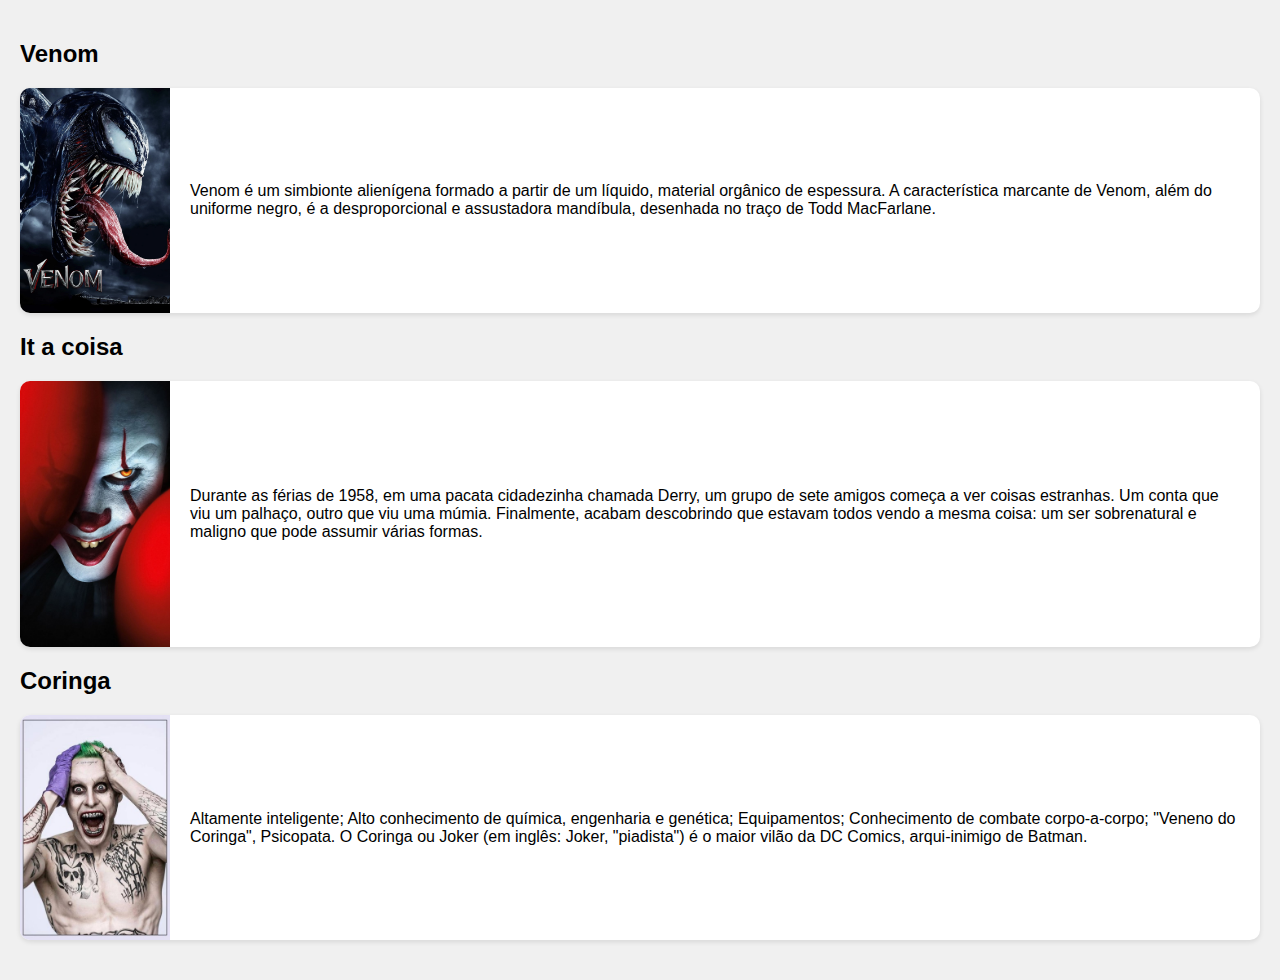
==== index2.html @ c9b47fee "criando meu projeto portifolio" ====
<!DOCTYPE html>
<html lang="pt-BR">
<head>
    <meta charset="UTF-8">
    <meta name="viewport" content="width=device-width, initial-scale=1.0">
    <title>Imagens à Esquerda e Texto à Direita</title>
   <link rel="stylesheet" href="style.css">
</head>
<body>
 
    <h2>Venom</h2>
    <div class="container">

        <img src="imagens/venom.webp" alt="Descrição da Imagem 1" class="image">
        <div class="text">
            <p>Venom é um simbionte alienígena formado a partir de um líquido, material orgânico de espessura. A característica marcante de Venom, além do uniforme negro, é a desproporcional e assustadora mandíbula, desenhada no traço de Todd MacFarlane.</p>
        </div>
    </div>
    
    <h2>It a coisa</h2>
    <div class="container">
        <img src="imagens/it a coisa.jpg" alt="Descrição da Imagem 2" class="image">
        <div class="text">
            <p>Durante as férias de 1958, em uma pacata cidadezinha chamada Derry, um grupo de sete amigos começa a ver coisas estranhas. Um conta que viu um palhaço, outro que viu uma múmia. Finalmente, acabam descobrindo que estavam todos vendo a mesma coisa: um ser sobrenatural e maligno que pode assumir várias formas.</p>
        </div>
    </div>
    <h2>Coringa</h2>
    <div class="container">
        <img src="imagens/coringa.jpg" alt="Descrição da Imagem 3" class="image">
        <div class="text">
            
            <p>Altamente inteligente; Alto conhecimento de química, engenharia e genética; Equipamentos; Conhecimento de combate corpo-a-corpo; "Veneno do Coringa", Psicopata. O Coringa ou Joker (em inglês: Joker, "piadista") é o maior vilão da DC Comics, arqui-inimigo de Batman.</p>
        </div>
    </div>

</body>
</html>
---- style.css ----
body {
    font-family: Arial, sans-serif;
    background-color: #f0f0f0;
    margin: 0;
    padding: 20px;
}

.container {
    display: flex;
    align-items: center;
    margin-bottom: 20px;
    background-color: #fff;
    border-radius: 10px;
    box-shadow: 0 2px 5px rgba(0, 0, 0, 0.1);
    overflow: hidden;
}

.image {
    width: 150px; /* Tamanho da imagem */
    height: auto;
}

.text {
    padding: 20px;
    flex: 1; /* O texto ocupa o espaço restante */
}

@media (max-width: 600px) {
    .container {
        flex-direction: column; /* Muda para coluna em telas pequenas */
    }

    .image {
        width: 100%; /* Imagem ocupa toda a largura */
    }
}
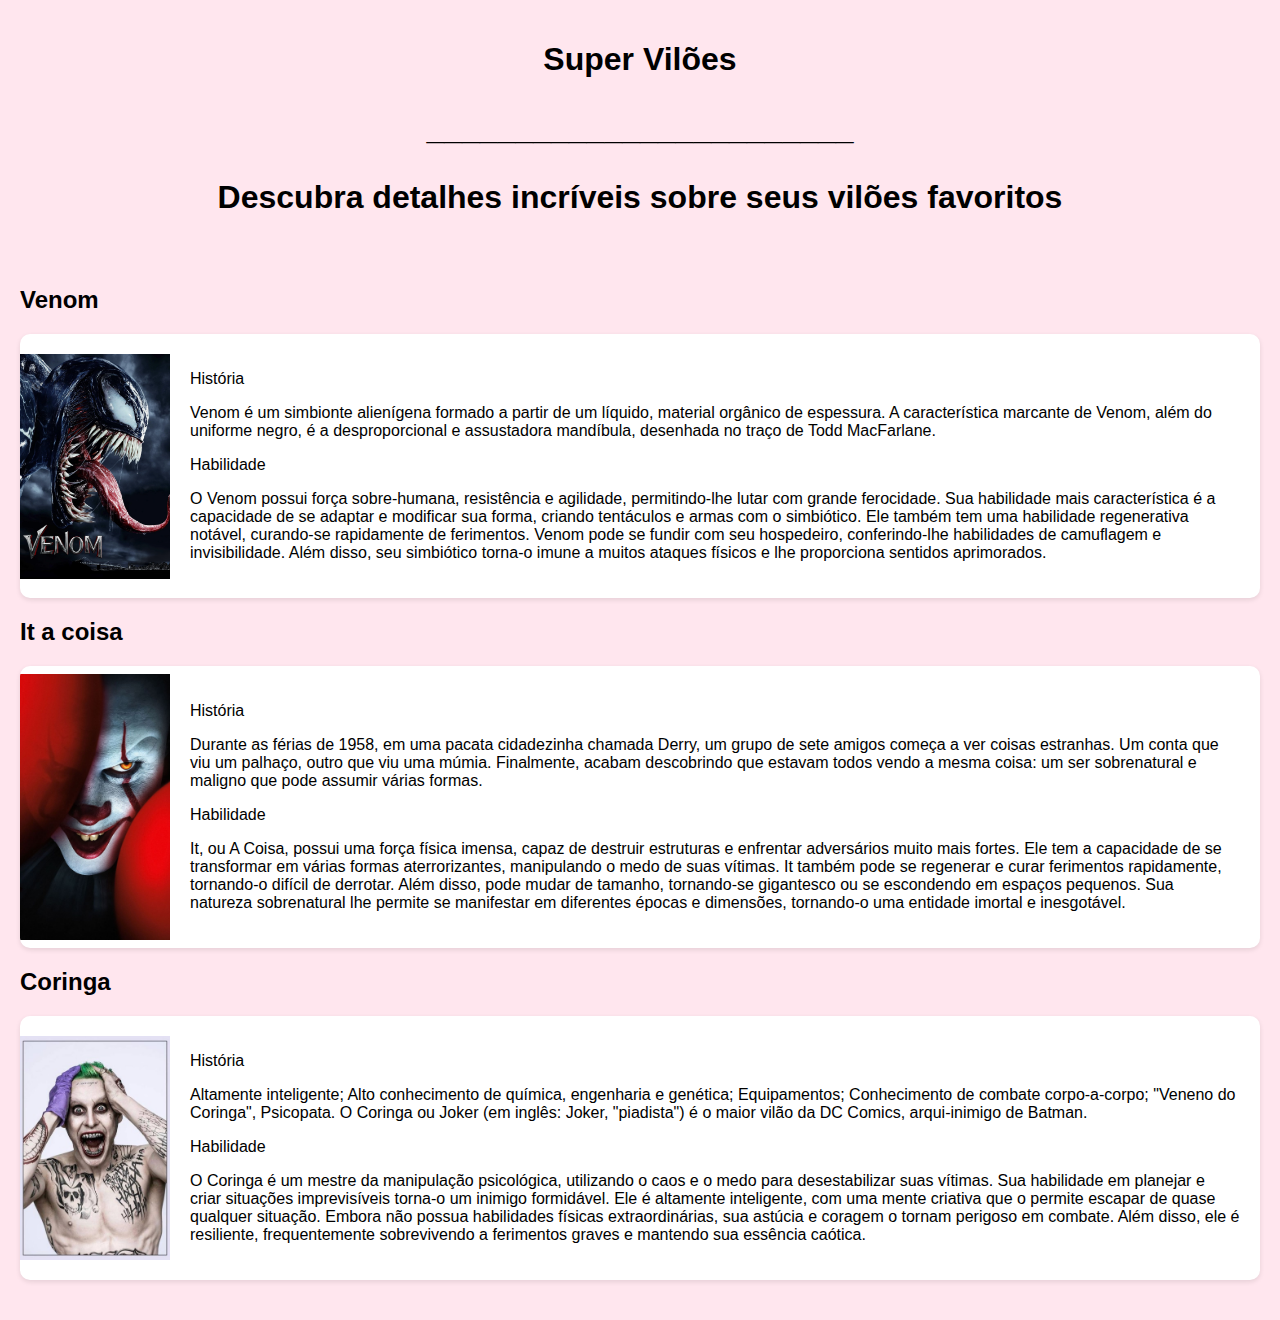
==== commit 9fece9df: "adicione as novas alterações" ====
--- a/index2.html
+++ b/index2.html
@@ -3,17 +3,27 @@
 <head>
     <meta charset="UTF-8">
     <meta name="viewport" content="width=device-width, initial-scale=1.0">
-    <title>Imagens à Esquerda e Texto à Direita</title>
+    <title>Super Viloes</title>
    <link rel="stylesheet" href="style.css">
 </head>
-<body>
- 
+<body class="viloes">
+    <h1>Super Vilões
+        <p>________________________</p>
+        <p>Descubra detalhes incríveis sobre seus vilões favoritos</p>
+            </h1>
+
+            <br>
+
     <h2>Venom</h2>
     <div class="container">
 
         <img src="imagens/venom.webp" alt="Descrição da Imagem 1" class="image">
         <div class="text">
+            <p>História</p>
             <p>Venom é um simbionte alienígena formado a partir de um líquido, material orgânico de espessura. A característica marcante de Venom, além do uniforme negro, é a desproporcional e assustadora mandíbula, desenhada no traço de Todd MacFarlane.</p>
+            <p>Habilidade</p>
+            <p>O Venom possui força sobre-humana, resistência e agilidade, permitindo-lhe lutar com grande ferocidade. Sua habilidade mais característica é a capacidade de se adaptar e modificar sua forma, criando tentáculos e armas com o simbiótico. Ele também tem uma habilidade regenerativa notável, curando-se rapidamente de ferimentos. Venom pode se fundir com seu hospedeiro, conferindo-lhe habilidades de camuflagem e invisibilidade. Além disso, seu simbiótico torna-o imune a muitos ataques físicos e lhe proporciona sentidos aprimorados.
+            </p>
         </div>
     </div>
     
@@ -21,15 +31,22 @@
     <div class="container">
         <img src="imagens/it a coisa.jpg" alt="Descrição da Imagem 2" class="image">
         <div class="text">
+            <p>História</p>
             <p>Durante as férias de 1958, em uma pacata cidadezinha chamada Derry, um grupo de sete amigos começa a ver coisas estranhas. Um conta que viu um palhaço, outro que viu uma múmia. Finalmente, acabam descobrindo que estavam todos vendo a mesma coisa: um ser sobrenatural e maligno que pode assumir várias formas.</p>
+            <p>Habilidade</p>
+            <p>It, ou A Coisa, possui uma força física imensa, capaz de destruir estruturas e enfrentar adversários muito mais fortes. Ele tem a capacidade de se transformar em várias formas aterrorizantes, manipulando o medo de suas vítimas. It também pode se regenerar e curar ferimentos rapidamente, tornando-o difícil de derrotar. Além disso, pode mudar de tamanho, tornando-se gigantesco ou se escondendo em espaços pequenos. Sua natureza sobrenatural lhe permite se manifestar em diferentes épocas e dimensões, tornando-o uma entidade imortal e inesgotável.
+            </p>
         </div>
     </div>
     <h2>Coringa</h2>
     <div class="container">
         <img src="imagens/coringa.jpg" alt="Descrição da Imagem 3" class="image">
         <div class="text">
-            
+            <p>História</p>
             <p>Altamente inteligente; Alto conhecimento de química, engenharia e genética; Equipamentos; Conhecimento de combate corpo-a-corpo; "Veneno do Coringa", Psicopata. O Coringa ou Joker (em inglês: Joker, "piadista") é o maior vilão da DC Comics, arqui-inimigo de Batman.</p>
+            <p>Habilidade</p>
+            <p>O Coringa é um mestre da manipulação psicológica, utilizando o caos e o medo para desestabilizar suas vítimas. Sua habilidade em planejar e criar situações imprevisíveis torna-o um inimigo formidável. Ele é altamente inteligente, com uma mente criativa que o permite escapar de quase qualquer situação. Embora não possua habilidades físicas extraordinárias, sua astúcia e coragem o tornam perigoso em combate. Além disso, ele é resiliente, frequentemente sobrevivendo a ferimentos graves e mantendo sua essência caótica.
+            </p>
         </div>
     </div>
 
--- a/style.css
+++ b/style.css
@@ -33,4 +33,16 @@
     .image {
         width: 100%; /* Imagem ocupa toda a largura */
     }
-}+}
+h1{
+    text-align: center;
+}
+
+.herois{
+    background-color: rgb(148, 218, 239);
+}
+
+.viloes {
+    background-color: #ffe6ee
+}
+    